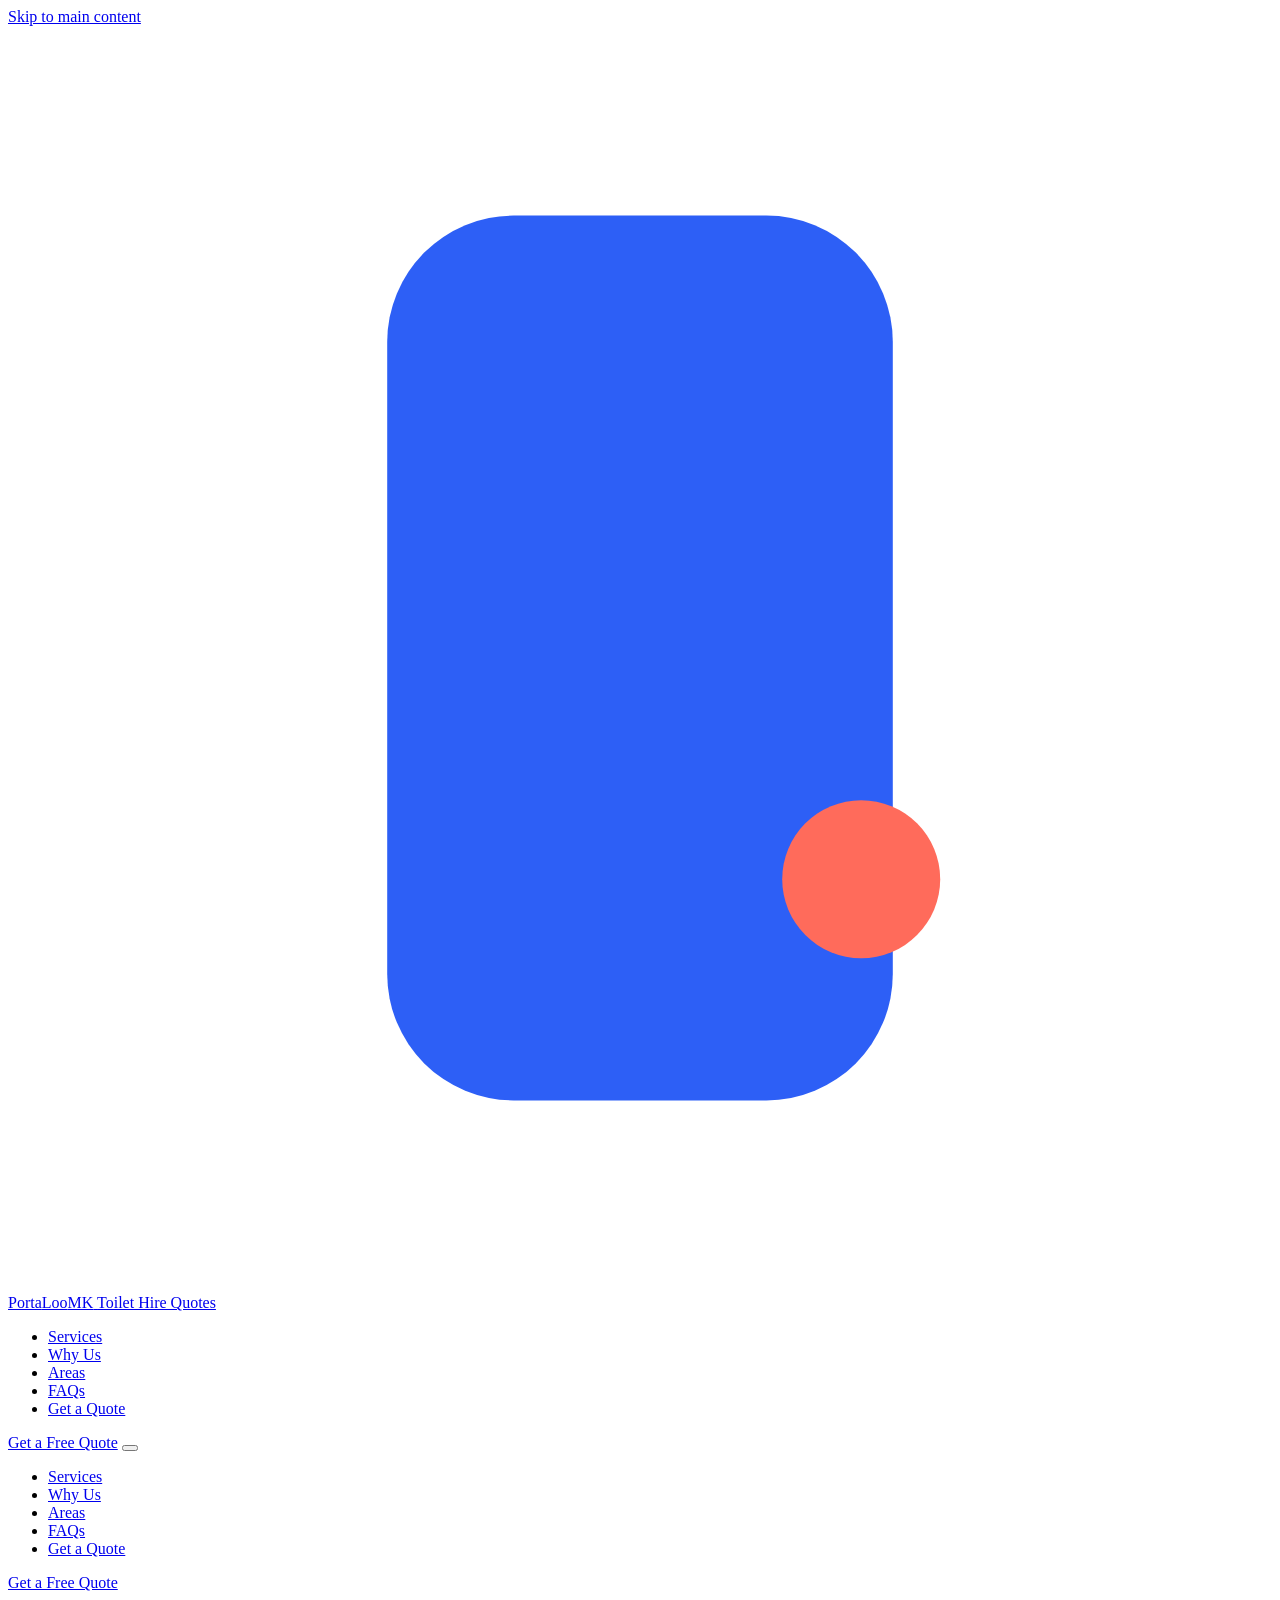
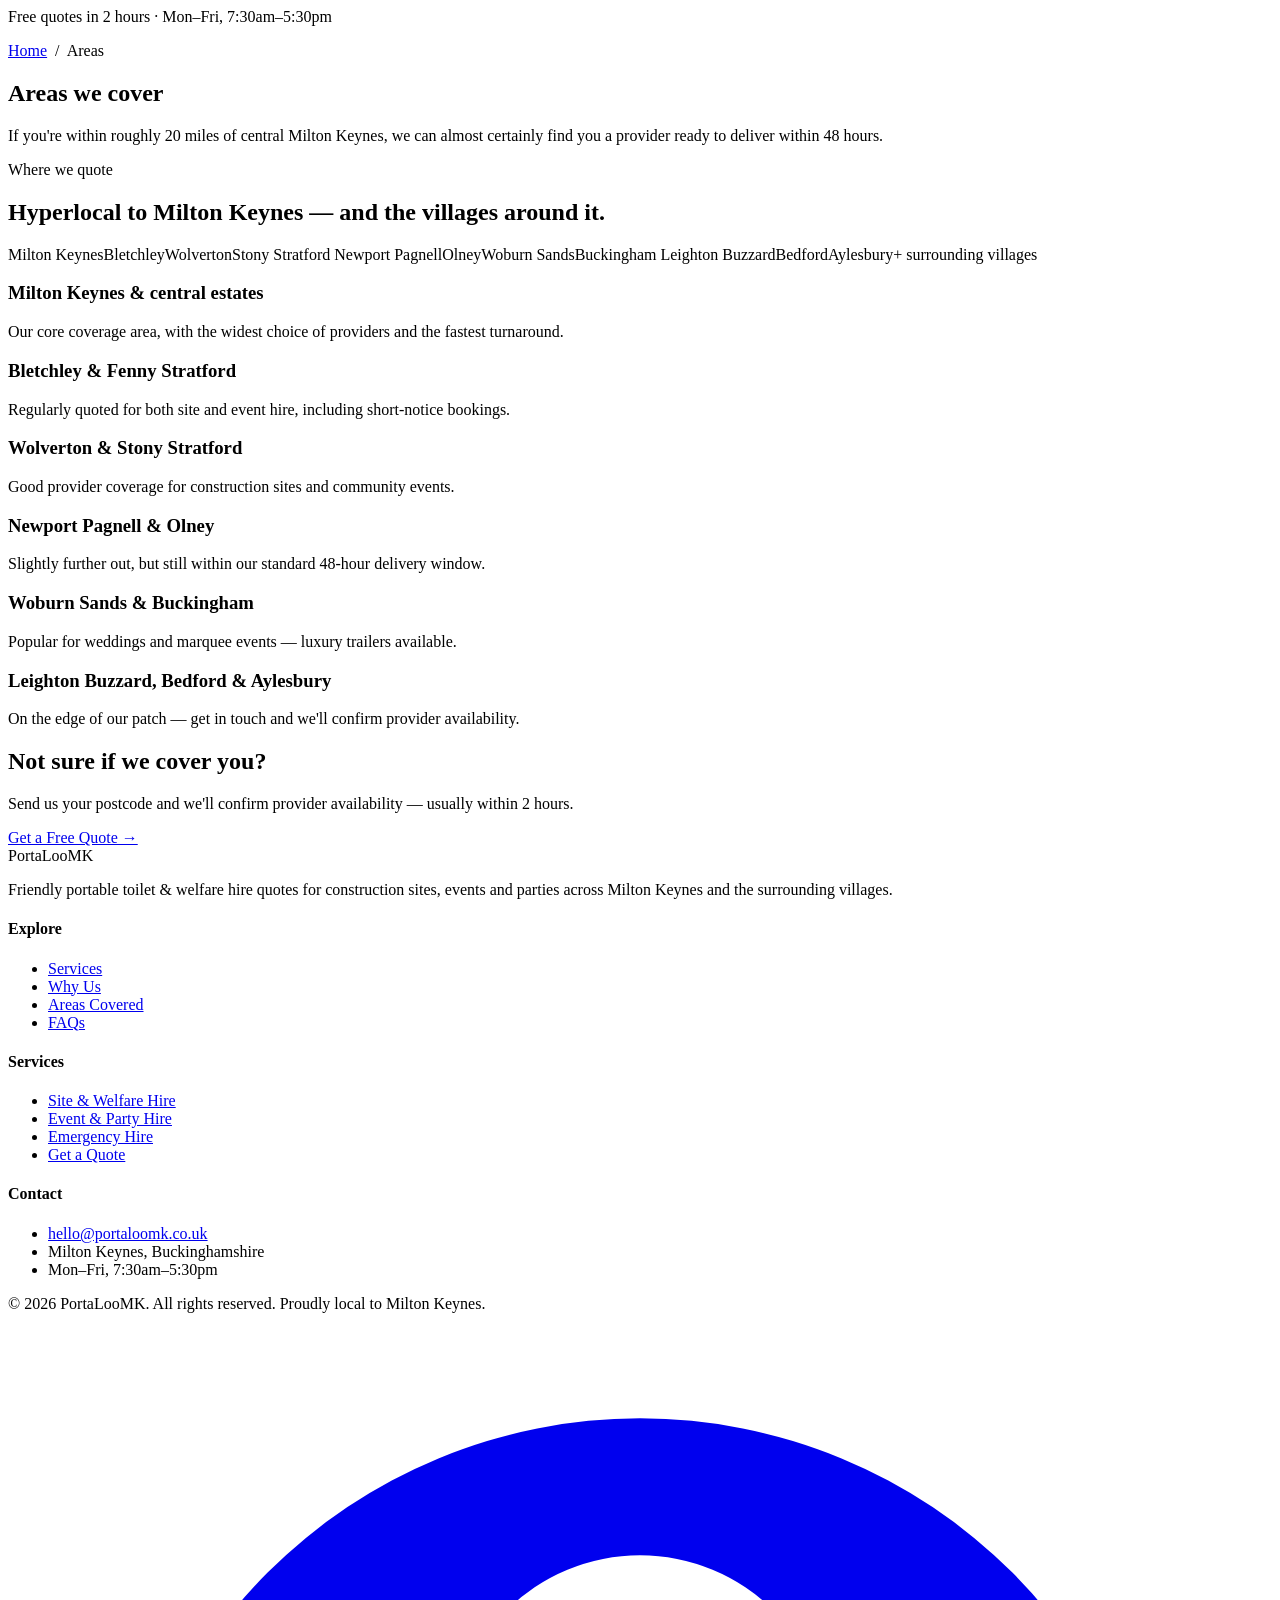
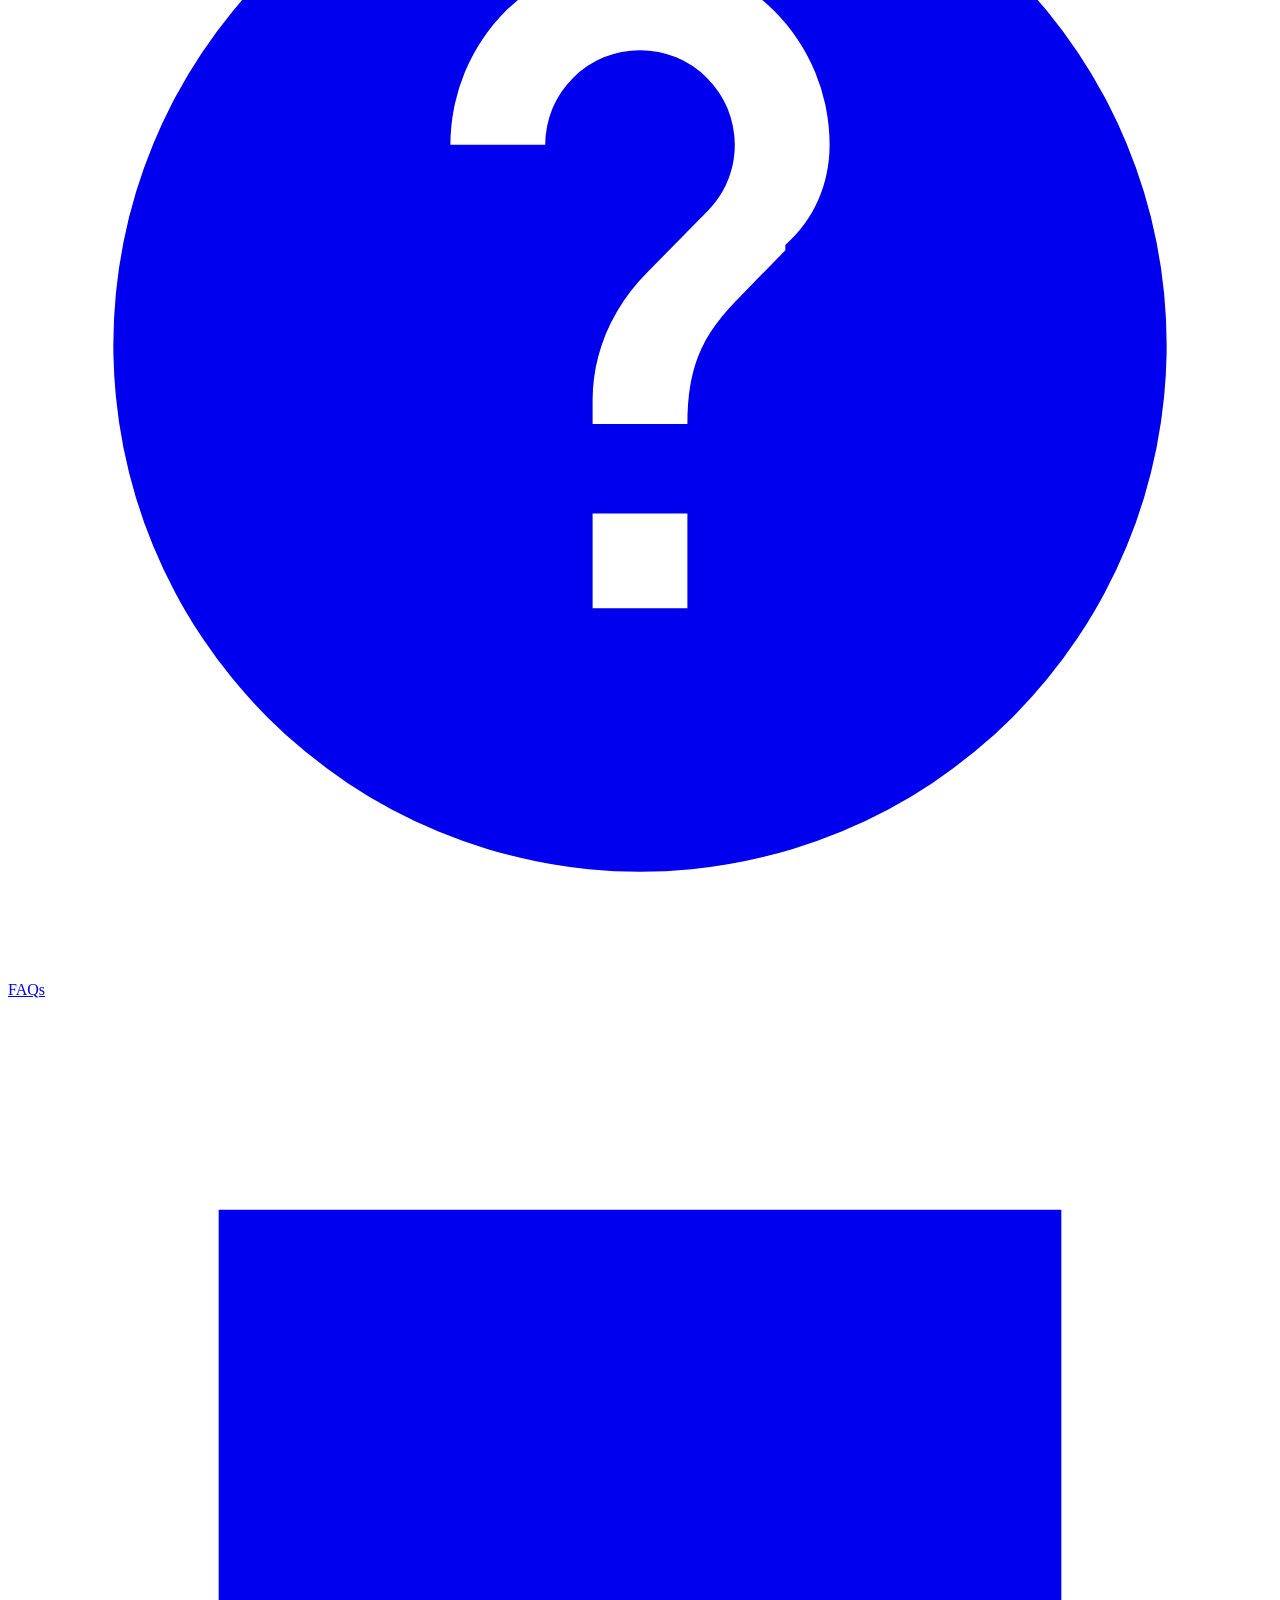
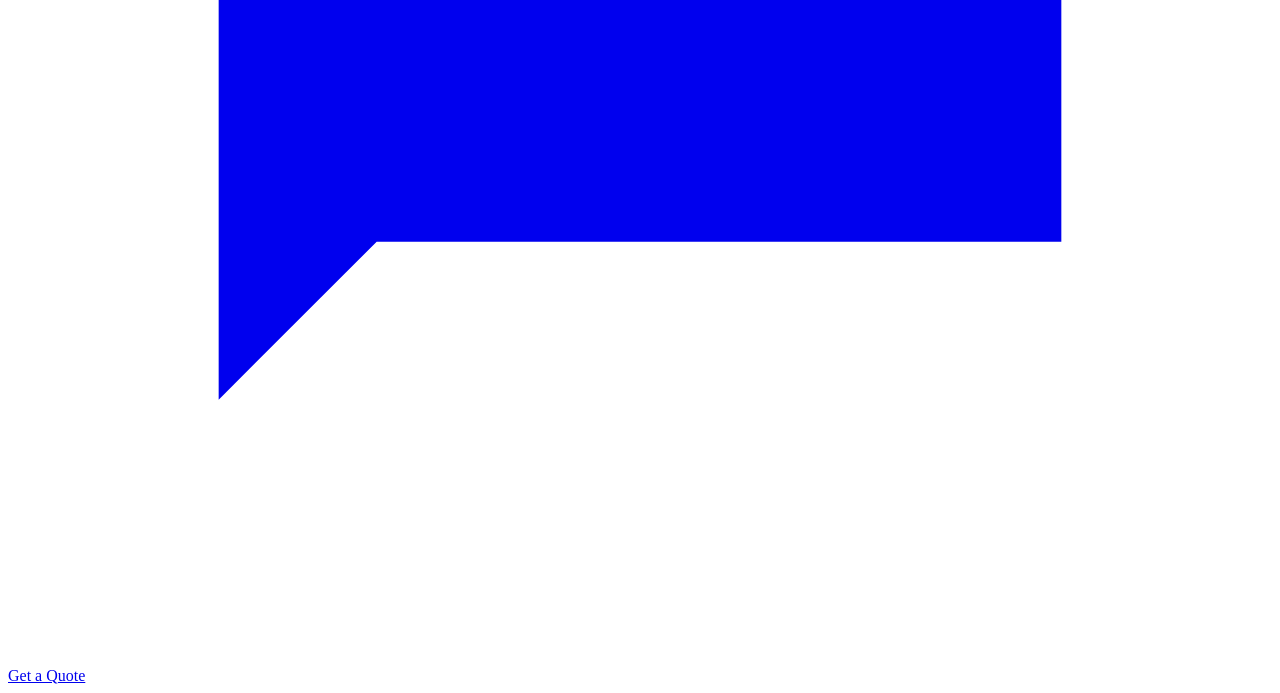
==== areas.html @ 9bcf04d4 "Add files via upload" ====
<!DOCTYPE html>
<html lang="en-GB">
<head>
<meta charset="UTF-8">
<meta name="viewport" content="width=device-width, initial-scale=1.0">
<title>Areas We Cover | PortaLooMK</title>
<meta name="description" content="Portable toilet hire quotes across Milton Keynes, Bletchley, Wolverton, Stony Stratford, Newport Pagnell, Olney, Woburn Sands, Buckingham, Leighton Buzzard, Bedford and Aylesbury.">
<meta name="robots" content="index, follow">
<link rel="preconnect" href="https://fonts.googleapis.com">
<link rel="preconnect" href="https://fonts.gstatic.com" crossorigin>
<link href="https://fonts.googleapis.com/css2?family=Fredoka:wght@500;600;700&family=Inter:wght@400;500;600;700;800&display=swap" rel="stylesheet">
<link rel="stylesheet" href="css/styles.css">
<link rel="icon" href="data:image/svg+xml,%3Csvg xmlns='http://www.w3.org/2000/svg' viewBox='0 0 64 64'%3E%3Crect width='64' height='64' rx='16' fill='%232D5FF6'/%3E%3Crect x='18' y='14' width='28' height='38' rx='6' fill='%23FFFFFF'/%3E%3Ccircle cx='38' cy='38' r='3.5' fill='%23FF6B5B'/%3E%3C/svg%3E">
</head>
<body>
<a class="sr-only" href="#main">Skip to main content</a>
<header>
  <div class="wrap nav-row">
    <a href="index.html" class="brand" aria-label="PortaLooMK home">
      <svg class="brand-mark" viewBox="0 0 40 40" aria-hidden="true">
        <rect x="12" y="6" width="16" height="28" rx="4" fill="#2D5FF6"/>
        <circle cx="27" cy="27" r="2.5" fill="#FF6B5B"/>
      </svg>
      <span>
        <span class="brand-word">Porta<span class="mk">Loo</span>MK</span>
        <span class="brand-sub">Toilet Hire Quotes</span>
      </span>
    </a>

    <nav class="primary-nav" aria-label="Primary">
      <ul>
        <li><a href="services.html">Services</a></li>
        <li><a href="why-us.html">Why Us</a></li>
        <li><a href="areas.html" class="active">Areas</a></li>
        <li><a href="faq.html">FAQs</a></li>
        <li><a href="quote.html">Get a Quote</a></li>
      </ul>
    </nav>

    <a href="quote.html" class="cta-btn-header">Get a Free Quote</a>

    <button class="burger" id="burgerBtn" aria-label="Open menu" aria-expanded="false" aria-controls="mobile-menu">
      <span></span>
    </button>
  </div>

  <div id="mobile-menu">
    <ul>
      <li><a href="services.html">Services</a></li>
      <li><a href="why-us.html">Why Us</a></li>
      <li><a href="areas.html">Areas</a></li>
      <li><a href="faq.html">FAQs</a></li>
      <li><a href="quote.html">Get a Quote</a></li>
    </ul>
    <div class="wrap">
      <a href="quote.html" class="menu-cta">Get a Free Quote</a>
      <p class="menu-note">Free quotes in 2 hours · Mon&ndash;Fri, 7:30am&ndash;5:30pm</p>
    </div>
  </div>
</header>

<main id="main">
  <section class="page-header">
    <div class="dot-motif" aria-hidden="true"></div>
    <div class="wrap">
      <div class="breadcrumb"><a href="index.html">Home</a> &nbsp;/&nbsp; Areas</div>
      <h1>Areas we cover</h1>
      <p>If you're within roughly 20 miles of central Milton Keynes, we can almost certainly find you a provider ready to deliver within 48 hours.</p>
    </div>
  </section>

  <section>
    <div class="wrap">
      <div class="areas-card">
        <span class="kicker">Where we quote</span>
        <h2>Hyperlocal to Milton Keynes &mdash; and the villages around it.</h2>
        <div class="area-chips">
          <span>Milton Keynes</span><span>Bletchley</span><span>Wolverton</span><span>Stony Stratford</span>
          <span>Newport Pagnell</span><span>Olney</span><span>Woburn Sands</span><span>Buckingham</span>
          <span>Leighton Buzzard</span><span>Bedford</span><span>Aylesbury</span><span>+ surrounding villages</span>
        </div>
      </div>

      <div class="area-list">
        <div class="area-list-item"><h3>Milton Keynes &amp; central estates</h3><p>Our core coverage area, with the widest choice of providers and the fastest turnaround.</p></div>
        <div class="area-list-item"><h3>Bletchley &amp; Fenny Stratford</h3><p>Regularly quoted for both site and event hire, including short-notice bookings.</p></div>
        <div class="area-list-item"><h3>Wolverton &amp; Stony Stratford</h3><p>Good provider coverage for construction sites and community events.</p></div>
        <div class="area-list-item"><h3>Newport Pagnell &amp; Olney</h3><p>Slightly further out, but still within our standard 48-hour delivery window.</p></div>
        <div class="area-list-item"><h3>Woburn Sands &amp; Buckingham</h3><p>Popular for weddings and marquee events &mdash; luxury trailers available.</p></div>
        <div class="area-list-item"><h3>Leighton Buzzard, Bedford &amp; Aylesbury</h3><p>On the edge of our patch &mdash; get in touch and we'll confirm provider availability.</p></div>
      </div>
    </div>
  </section>

  <section>
    <div class="wrap">
      <div class="cta-banner">
        <h2>Not sure if we cover you?</h2>
        <p>Send us your postcode and we'll confirm provider availability &mdash; usually within 2 hours.</p>
        <a href="quote.html" class="btn btn-primary">Get a Free Quote &rarr;</a>
      </div>
    </div>
  </section>
</main>
<footer>
  <div class="wrap">
    <div class="footer-grid">
      <div class="footer-brand">
        <span class="brand-word">PortaLooMK</span>
        <p>Friendly portable toilet &amp; welfare hire quotes for construction sites, events and parties across Milton Keynes and the surrounding villages.</p>
      </div>
      <div>
        <h4>Explore</h4>
        <ul>
          <li><a href="services.html">Services</a></li>
          <li><a href="why-us.html">Why Us</a></li>
          <li><a href="areas.html">Areas Covered</a></li>
          <li><a href="faq.html">FAQs</a></li>
        </ul>
      </div>
      <div>
        <h4>Services</h4>
        <ul>
          <li><a href="services.html">Site &amp; Welfare Hire</a></li>
          <li><a href="services.html">Event &amp; Party Hire</a></li>
          <li><a href="services.html">Emergency Hire</a></li>
          <li><a href="quote.html">Get a Quote</a></li>
        </ul>
      </div>
      <div>
        <h4>Contact</h4>
        <ul>
          <li><a href="mailto:hello@portaloomk.co.uk">hello@portaloomk.co.uk</a></li>
          <li>Milton Keynes, Buckinghamshire</li>
          <li>Mon&ndash;Fri, 7:30am&ndash;5:30pm</li>
        </ul>
      </div>
    </div>
    <div class="footer-bottom">
      <span>&copy; <span id="year"></span> PortaLooMK. All rights reserved.</span>
      <span>Proudly local to Milton Keynes.</span>
    </div>
  </div>
</footer>

<div class="sticky-cta">
  <a href="faq.html"><svg viewBox="0 0 24 24" fill="currentColor" aria-hidden="true"><path d="M12 2a10 10 0 1 0 0 20 10 10 0 0 0 0-20zm.9 15h-1.8v-1.8h1.8V17zm1.86-6.8-0.81.83c-.65.66-1.05 1.2-1.05 2.47h-1.8v-.45c0-.94.4-1.79 1.05-2.44l1.12-1.14c.33-.32.53-.77.53-1.27a1.8 1.8 0 0 0-3.6 0h-1.8a3.6 3.6 0 1 1 7.2 0c0 .75-.3 1.43-.84 1.9z"/></svg> FAQs</a>
  <a href="quote.html"><svg viewBox="0 0 24 24" fill="currentColor" aria-hidden="true"><path d="M4 4h16v12H7l-3 3z"/></svg> Get a Quote</a>
</div>

<script>
  document.getElementById('year').textContent = new Date().getFullYear();

  const burger = document.getElementById('burgerBtn');
  const menu = document.getElementById('mobile-menu');

  function closeMenu(){
    menu.classList.remove('open');
    burger.setAttribute('aria-expanded','false');
    burger.setAttribute('aria-label','Open menu');
  }
  function openMenu(){
    menu.classList.add('open');
    burger.setAttribute('aria-expanded','true');
    burger.setAttribute('aria-label','Close menu');
  }

  burger.addEventListener('click', () => {
    const isOpen = menu.classList.contains('open');
    isOpen ? closeMenu() : openMenu();
  });

  menu.querySelectorAll('a').forEach(a => a.addEventListener('click', closeMenu));

  document.addEventListener('keydown', (e) => {
    if (e.key === 'Escape') closeMenu();
  });
</script>
</body>
</html>
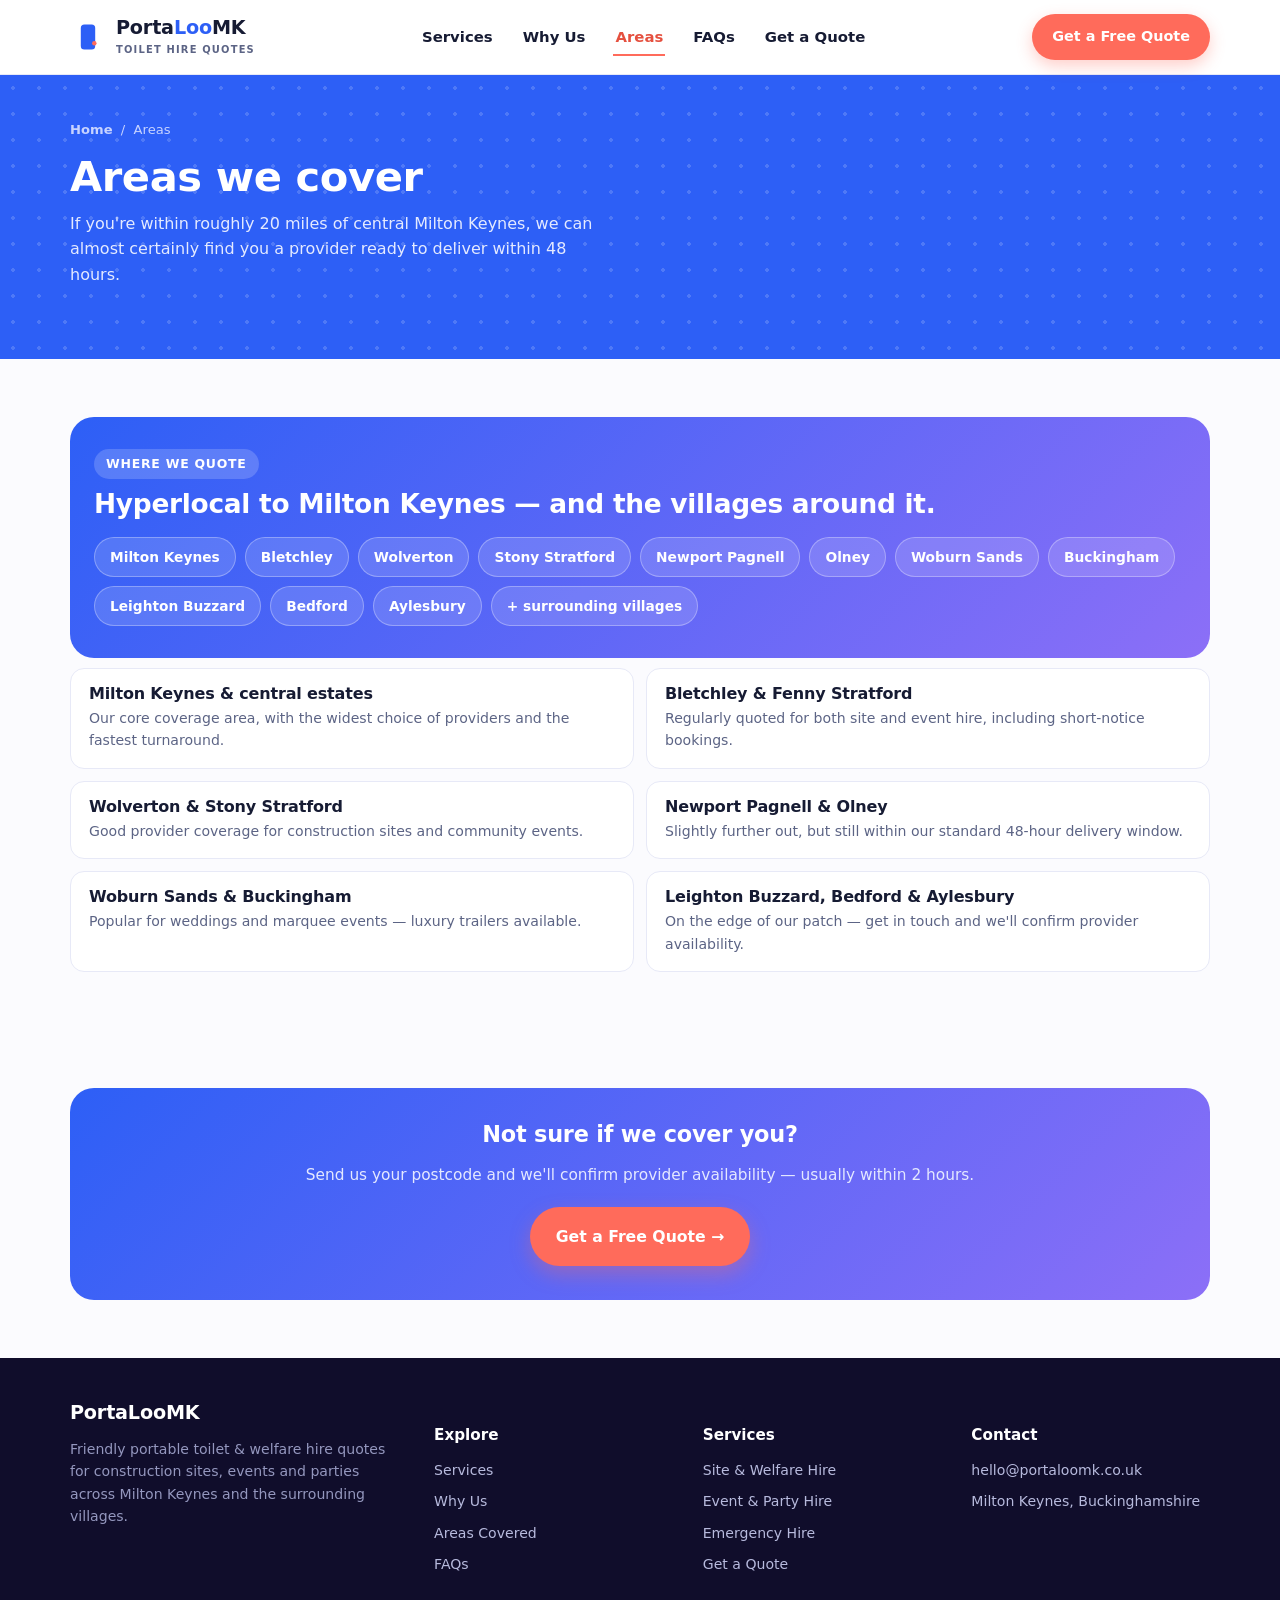
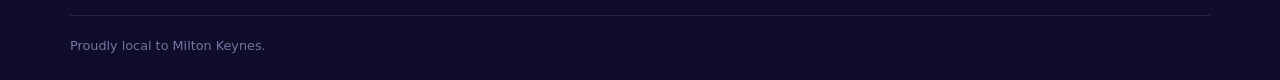
==== commit 90dbac3f: "Update areas.html" ====
--- a/areas.html
+++ b/areas.html
@@ -132,12 +132,10 @@
         <ul>
           <li><a href="mailto:hello@portaloomk.co.uk">hello@portaloomk.co.uk</a></li>
           <li>Milton Keynes, Buckinghamshire</li>
-          <li>Mon&ndash;Fri, 7:30am&ndash;5:30pm</li>
         </ul>
       </div>
     </div>
     <div class="footer-bottom">
-      <span>&copy; <span id="year"></span> PortaLooMK. All rights reserved.</span>
       <span>Proudly local to Milton Keynes.</span>
     </div>
   </div>
--- a/css/styles.css
+++ b/css/styles.css
@@ -0,0 +1,269 @@
+:root{
+  --primary:#2D5FF6;
+  --primary-dark:#1E3FAE;
+  --primary-light:#EAF0FF;
+  --coral:#FF6B5B;
+  --coral-deep:#E5503F;
+  --sunny:#FFC93C;
+  --mint:#17C3B2;
+  --violet:#8C6FF7;
+  --ink:#161B33;
+  --slate:#5C6485;
+  --paper:#FBFBFE;
+  --cloud:#F2F4FF;
+  --line:#E7E9F7;
+  --max:1180px;
+  --radius:20px;
+}
+*{box-sizing:border-box;}
+html{scroll-behavior:smooth;}
+body{
+  margin:0;
+  background:var(--paper);
+  color:var(--ink);
+  font-family:'Inter',system-ui,sans-serif;
+  font-size:16px;
+  line-height:1.6;
+  -webkit-font-smoothing:antialiased;
+  padding-bottom:60px;
+}
+h1,h2,h3,.brand-word{
+  font-family:'Fredoka',system-ui,sans-serif;
+  letter-spacing:-0.01em;
+  line-height:1.12;
+  margin:0;
+  font-weight:600;
+}
+a{color:inherit;}
+img,svg{display:block;max-width:100%;}
+.wrap{max-width:var(--max);margin:0 auto;padding:0 20px;}
+button{font-family:inherit;cursor:pointer;}
+input,select,textarea,button{font-family:'Inter',system-ui,sans-serif;}
+:focus-visible{outline:3px solid var(--sunny);outline-offset:2px;}
+
+.dot-motif{
+  position:absolute;inset:0;
+  background-image:radial-gradient(rgba(255,255,255,0.16) 2px, transparent 2px);
+  background-size:26px 26px;
+  pointer-events:none;
+}
+.blob{position:absolute;pointer-events:none;z-index:1;}
+
+/* Header */
+header{position:sticky;top:0;z-index:100;background:#fff;border-bottom:1px solid var(--line);}
+.nav-row{display:flex;align-items:center;justify-content:space-between;height:74px;}
+.brand{display:flex;align-items:center;gap:10px;text-decoration:none;color:var(--ink);}
+.brand-mark{width:36px;height:36px;flex-shrink:0;}
+.brand-word{font-size:1.2rem;font-weight:700;color:var(--ink);font-family:'Fredoka',system-ui,sans-serif;}
+.brand-word span.mk{color:var(--primary);}
+.brand-sub{display:block;font-family:'Inter',system-ui,sans-serif;font-size:0.62rem;letter-spacing:.12em;text-transform:uppercase;color:var(--slate);font-weight:700;margin-top:1px;}
+
+nav.primary-nav{display:none;}
+nav.primary-nav ul{list-style:none;display:flex;gap:26px;margin:0;padding:0;}
+nav.primary-nav a{color:var(--ink);text-decoration:none;font-weight:600;font-size:0.93rem;padding:8px 2px;border-bottom:2px solid transparent;}
+nav.primary-nav a:hover,nav.primary-nav a.active{border-bottom-color:var(--coral);color:var(--coral-deep);}
+
+.cta-btn-header{display:none;background:var(--coral);color:#fff;padding:11px 20px;border-radius:100px;font-weight:700;font-size:0.9rem;text-decoration:none;white-space:nowrap;border:none;box-shadow:0 6px 16px rgba(255,107,91,.32);}
+.cta-btn-header:hover{background:var(--coral-deep);}
+
+.burger{background:var(--cloud);border:none;border-radius:12px;width:46px;height:46px;display:flex;align-items:center;justify-content:center;}
+.burger span,.burger::before,.burger::after{content:'';display:block;width:20px;height:2.5px;border-radius:2px;background:var(--primary);position:relative;transition:.25s;}
+.burger::before{content:'';position:absolute;transform:translateY(-6px);width:20px;height:2.5px;border-radius:2px;background:var(--primary);}
+.burger::after{content:'';position:absolute;transform:translateY(6px);width:20px;height:2.5px;border-radius:2px;background:var(--primary);}
+.burger[aria-expanded="true"] span{background:transparent;}
+.burger[aria-expanded="true"]::before{transform:rotate(45deg);background:var(--coral);}
+.burger[aria-expanded="true"]::after{transform:rotate(-45deg);background:var(--coral);}
+
+#mobile-menu{position:fixed;inset:74px 0 0 0;background:#fff;transform:translateX(100%);transition:transform .3s ease;z-index:99;overflow-y:auto;}
+#mobile-menu.open{transform:translateX(0);}
+#mobile-menu ul{list-style:none;margin:0;padding:10px 20px 28px;}
+#mobile-menu li{border-bottom:1px solid var(--line);}
+#mobile-menu a{display:block;padding:18px 4px;color:var(--ink);text-decoration:none;font-family:'Fredoka',system-ui,sans-serif;font-size:1.2rem;font-weight:600;}
+#mobile-menu .menu-cta{margin-top:20px;display:block;text-align:center;background:var(--coral);color:#fff;padding:16px;border-radius:100px;font-weight:700;text-decoration:none;font-family:'Inter',system-ui,sans-serif;}
+#mobile-menu .menu-note{color:var(--slate);font-size:.85rem;margin-top:14px;text-align:center;font-family:'Inter',system-ui,sans-serif;}
+
+/* Hero */
+.hero{position:relative;overflow:hidden;background:var(--primary);color:#fff;padding:52px 0 76px;}
+.hero .wrap{position:relative;z-index:3;}
+.eyebrow{display:inline-flex;align-items:center;gap:8px;background:rgba(255,255,255,.16);border:1px solid rgba(255,255,255,.3);color:#fff;font-weight:700;font-size:.78rem;letter-spacing:.04em;padding:7px 14px;border-radius:100px;margin-bottom:20px;font-family:'Inter',system-ui,sans-serif;}
+.eyebrow .pulse-dot{width:8px;height:8px;border-radius:50%;background:var(--sunny);display:inline-block;position:relative;flex-shrink:0;}
+.eyebrow .pulse-dot::before{content:'';position:absolute;inset:-5px;border-radius:50%;background:var(--sunny);opacity:.55;animation:pulseDot 1.8s ease-out infinite;}
+@keyframes pulseDot{0%{transform:scale(0.6);opacity:.6;}70%{transform:scale(2.2);opacity:0;}100%{transform:scale(2.2);opacity:0;}}
+.hero h1{font-size:2.15rem;color:#fff;margin-bottom:16px;}
+.hero h1 em{font-style:normal;color:var(--sunny);}
+.hero p.lead{font-size:1.05rem;color:#E4EAFF;max-width:46ch;margin-bottom:26px;}
+.hero-ctas{display:flex;flex-direction:column;gap:12px;margin-bottom:30px;}
+.btn{display:inline-flex;align-items:center;justify-content:center;gap:8px;padding:15px 24px;border-radius:100px;font-weight:700;font-size:.98rem;text-decoration:none;border:2px solid transparent;font-family:'Inter',system-ui,sans-serif;}
+.btn-primary{background:var(--coral);color:#fff;box-shadow:0 8px 20px rgba(255,107,91,.35);}
+.btn-primary:hover{background:var(--coral-deep);}
+.btn-ghost{background:rgba(255,255,255,.08);color:#fff;border-color:rgba(255,255,255,.4);}
+.btn-ghost:hover{border-color:#fff;background:rgba(255,255,255,.16);}
+.hero-trust{display:flex;flex-wrap:wrap;gap:10px 22px;color:#DCE4FF;font-size:.85rem;margin:0;padding:0;}
+.hero-trust li{list-style:none;display:flex;align-items:center;gap:7px;}
+.hero-trust .chk{width:19px;height:19px;border-radius:50%;background:var(--sunny);display:flex;align-items:center;justify-content:center;flex-shrink:0;}
+.hero-trust .chk svg{width:11px;height:11px;color:var(--primary-dark);}
+
+/* Page header banner (non-home pages) */
+.page-header{position:relative;overflow:hidden;background:var(--primary);color:#fff;padding:44px 0 56px;}
+.page-header .wrap{position:relative;z-index:3;}
+.page-header h1{font-size:2rem;color:#fff;}
+.page-header p{color:#E4EAFF;margin-top:10px;font-size:1rem;max-width:52ch;}
+.breadcrumb{font-size:.82rem;color:#C7D3FF;margin-bottom:14px;}
+.breadcrumb a{text-decoration:none;color:#C7D3FF;font-weight:600;}
+.breadcrumb a:hover{color:#fff;}
+
+section{padding:58px 0;}
+.section-head{max-width:60ch;margin-bottom:34px;}
+.kicker{display:inline-block;color:var(--coral-deep);font-weight:700;font-size:.78rem;letter-spacing:.06em;text-transform:uppercase;margin-bottom:10px;background:#FFF1EE;padding:5px 12px;border-radius:100px;font-family:'Inter',system-ui,sans-serif;}
+h2{font-size:1.65rem;color:var(--ink);}
+.section-head p{color:var(--slate);margin-top:12px;font-size:1rem;}
+
+/* Services */
+.service-grid{display:grid;grid-template-columns:1fr;gap:18px;}
+.service-card{background:#fff;border:1px solid var(--line);border-radius:var(--radius);padding:26px 22px;position:relative;overflow:hidden;box-shadow:0 4px 18px rgba(20,25,60,.04);}
+.service-card .icon{width:50px;height:50px;border-radius:14px;display:flex;align-items:center;justify-content:center;margin-bottom:16px;}
+.service-card:nth-child(1) .icon{background:var(--primary-light);}
+.service-card:nth-child(1) .icon svg{color:var(--primary);}
+.service-card:nth-child(2) .icon{background:#FFF1EE;}
+.service-card:nth-child(2) .icon svg{color:var(--coral);}
+.service-card:nth-child(3) .icon{background:#FFF8E4;}
+.service-card:nth-child(3) .icon svg{color:#D89B00;}
+.service-card .icon svg{width:26px;height:26px;}
+.service-card h3{font-size:1.12rem;color:var(--ink);margin-bottom:8px;}
+.service-card p{color:var(--slate);font-size:.94rem;margin:0 0 14px;}
+.service-card ul{margin:0;padding:0;list-style:none;font-size:.88rem;color:var(--ink);}
+.service-card li{padding:4px 0 4px 22px;position:relative;}
+.service-card li::before{content:'✓';position:absolute;left:0;color:var(--mint);font-weight:700;}
+.service-card .learn-more{display:inline-block;margin-top:14px;font-size:.88rem;font-weight:700;color:var(--primary);text-decoration:none;}
+.service-card .learn-more:hover{color:var(--primary-dark);}
+
+/* Why us */
+.why-strip{background:var(--cloud);position:relative;overflow:hidden;}
+.why-grid{display:grid;grid-template-columns:1fr;gap:16px;position:relative;z-index:2;}
+.why-item{display:flex;gap:14px;align-items:flex-start;background:#fff;border-radius:16px;padding:20px;border:1px solid var(--line);}
+.why-item .num{font-family:'Fredoka',system-ui,sans-serif;font-weight:600;font-size:1.3rem;color:#fff;min-width:40px;height:40px;border-radius:12px;display:flex;align-items:center;justify-content:center;flex-shrink:0;}
+.why-item:nth-child(1) .num{background:var(--primary);}
+.why-item:nth-child(2) .num{background:var(--coral);}
+.why-item:nth-child(3) .num{background:var(--mint);}
+.why-item:nth-child(4) .num{background:var(--violet);}
+.why-item h3{color:var(--ink);font-size:1.02rem;margin-bottom:5px;}
+.why-item p{color:var(--slate);font-size:.9rem;margin:0;}
+
+/* Process */
+.process{display:grid;grid-template-columns:1fr;gap:0;}
+.step{display:flex;gap:16px;padding:20px 0;border-bottom:1px dashed var(--line);}
+.step:last-child{border-bottom:none;}
+.step .step-num{font-family:'Fredoka',system-ui,sans-serif;font-weight:600;color:#fff;width:40px;height:40px;border-radius:50%;display:flex;align-items:center;justify-content:center;flex-shrink:0;font-size:1.05rem;}
+.step:nth-child(1) .step-num{background:var(--primary);}
+.step:nth-child(2) .step-num{background:var(--coral);}
+.step:nth-child(3) .step-num{background:var(--mint);}
+.step:nth-child(4) .step-num{background:var(--violet);}
+.step h3{font-size:1.02rem;color:var(--ink);margin-bottom:4px;}
+.step p{margin:0;color:var(--slate);font-size:.92rem;}
+
+/* Areas */
+.areas-card{background:linear-gradient(135deg,var(--primary),var(--violet));border-radius:24px;padding:32px 24px;color:#fff;position:relative;overflow:hidden;}
+.areas-card .kicker{background:rgba(255,255,255,.18);color:#fff;}
+.areas-card h2{color:#fff;}
+.areas-card p{color:#E4E8FF !important;}
+.area-chips{display:flex;flex-wrap:wrap;gap:9px;margin-top:18px;position:relative;z-index:2;}
+.area-chips span{background:rgba(255,255,255,.14);border:1px solid rgba(255,255,255,.3);color:#fff;font-size:.86rem;font-weight:600;padding:8px 15px;border-radius:100px;font-family:'Inter',system-ui,sans-serif;}
+.area-list{display:grid;grid-template-columns:1fr;gap:12px;margin-top:10px;}
+.area-list-item{background:#fff;border:1px solid var(--line);border-radius:14px;padding:16px 18px;}
+.area-list-item h3{font-size:1rem;color:var(--ink);margin-bottom:4px;}
+.area-list-item p{margin:0;color:var(--slate);font-size:.88rem;}
+
+/* Testimonials */
+.testi-grid{display:grid;grid-template-columns:1fr;gap:16px;}
+.testi{background:#fff;border:1px solid var(--line);border-radius:var(--radius);padding:22px;box-shadow:0 4px 18px rgba(20,25,60,.04);}
+.stars{color:var(--sunny);font-size:1rem;margin-bottom:10px;letter-spacing:2px;}
+.testi p{font-size:.95rem;color:var(--ink);margin:0 0 16px;}
+.testi-foot{display:flex;align-items:center;gap:10px;}
+.avatar{width:38px;height:38px;border-radius:50%;display:flex;align-items:center;justify-content:center;color:#fff;font-family:'Fredoka',system-ui,sans-serif;font-weight:600;font-size:.9rem;flex-shrink:0;}
+.testi:nth-child(1) .avatar{background:var(--primary);}
+.testi:nth-child(2) .avatar{background:var(--coral);}
+.testi:nth-child(3) .avatar{background:var(--mint);}
+.testi cite{font-style:normal;font-weight:700;color:var(--ink);font-size:.88rem;display:block;font-family:'Inter',system-ui,sans-serif;}
+.testi .role{color:var(--slate);font-size:.8rem;}
+
+/* FAQ */
+.faq-item{border-bottom:1px solid var(--line);}
+.faq-item summary{padding:18px 4px;font-weight:700;color:var(--ink);cursor:pointer;display:flex;justify-content:space-between;align-items:center;gap:12px;font-size:.98rem;list-style:none;font-family:'Inter',system-ui,sans-serif;}
+.faq-item summary::-webkit-details-marker{display:none;}
+.faq-item summary::after{content:'+';font-size:1.2rem;color:#fff;flex-shrink:0;font-weight:700;background:var(--coral);width:26px;height:26px;border-radius:50%;display:flex;align-items:center;justify-content:center;}
+.faq-item[open] summary::after{content:'–';background:var(--primary);}
+.faq-item p{margin:0 0 18px;color:var(--slate);font-size:.92rem;padding-right:26px;}
+
+/* Quote form */
+.quote-section{background:var(--ink);position:relative;overflow:hidden;color:#fff;}
+.quote-inner{position:relative;z-index:2;display:grid;grid-template-columns:1fr;gap:34px;}
+.quote-copy h2{color:#fff;}
+.quote-copy .kicker{background:rgba(255,255,255,.12);color:var(--sunny);}
+.quote-copy p{color:#C6CBE6;margin-top:12px;font-size:.98rem;max-width:44ch;}
+.quote-copy .contact-cta{margin-top:22px;display:flex;flex-direction:column;gap:6px;}
+.quote-copy .contact-cta span{color:#C6CBE6;font-size:.9rem;font-family:'Inter',system-ui,sans-serif;}
+.quote-copy .contact-cta a{font-family:'Fredoka',system-ui,sans-serif;font-size:1.15rem;font-weight:600;color:var(--sunny);text-decoration:none;}
+.quote-form{background:#fff;border-radius:24px;padding:26px 22px;color:var(--ink);}
+.quote-form h3{color:var(--ink);font-size:1.15rem;margin-bottom:4px;}
+.quote-form .form-sub{color:var(--slate);font-size:.85rem;margin-bottom:18px;font-family:'Inter',system-ui,sans-serif;}
+.form-row{display:grid;grid-template-columns:1fr;gap:14px;margin-bottom:14px;}
+label{display:block;font-size:.82rem;font-weight:700;color:var(--ink);margin-bottom:6px;font-family:'Inter',system-ui,sans-serif;}
+input,select,textarea{width:100%;padding:12px 14px;border:1.5px solid var(--line);border-radius:12px;font-size:.95rem;background:var(--cloud);color:var(--ink);}
+input:focus,select:focus,textarea:focus{border-color:var(--primary);outline:none;}
+textarea{resize:vertical;min-height:80px;}
+.quote-form .btn-primary{width:100%;margin-top:4px;}
+.form-note{font-size:.76rem;color:var(--slate);margin-top:12px;text-align:center;font-family:'Inter',system-ui,sans-serif;}
+
+/* CTA banner (used on inner pages) */
+.cta-banner{background:linear-gradient(135deg,var(--primary),var(--violet));border-radius:24px;padding:34px 26px;color:#fff;text-align:center;}
+.cta-banner h2{color:#fff;font-size:1.4rem;margin-bottom:10px;}
+.cta-banner p{color:#E4E8FF;margin-bottom:20px;font-size:.96rem;}
+
+/* Footer */
+footer{background:#100D2B;color:#B7BADD;padding:44px 0 24px;font-size:.88rem;}
+.footer-grid{display:grid;grid-template-columns:1fr;gap:30px;margin-bottom:30px;}
+.footer-brand .brand-word{color:#fff;}
+.footer-brand p{color:#9497BE;margin-top:12px;font-size:.88rem;max-width:36ch;font-family:'Inter',system-ui,sans-serif;}
+footer h4{color:#fff;font-family:'Fredoka',system-ui,sans-serif;font-weight:600;font-size:.95rem;margin-bottom:12px;}
+footer ul{list-style:none;margin:0;padding:0;}
+footer li{margin-bottom:9px;}
+footer a{color:#B7BADD;text-decoration:none;}
+footer a:hover{color:var(--sunny);}
+.footer-bottom{border-top:1px solid rgba(255,255,255,.1);padding-top:20px;display:flex;flex-direction:column;gap:8px;color:#7275A0;font-size:.8rem;font-family:'Inter',system-ui,sans-serif;}
+
+.sr-only{position:absolute;width:1px;height:1px;padding:0;margin:-1px;overflow:hidden;clip:rect(0,0,0,0);white-space:nowrap;border:0;}
+
+/* Sticky mobile CTA bar */
+.sticky-cta{position:fixed;bottom:0;left:0;right:0;z-index:90;background:#fff;display:flex;border-top:1px solid var(--line);box-shadow:0 -6px 20px rgba(20,25,60,.08);}
+.sticky-cta a{flex:1;text-align:center;padding:14px 8px;font-weight:700;text-decoration:none;font-size:.92rem;display:flex;align-items:center;justify-content:center;gap:7px;font-family:'Inter',system-ui,sans-serif;}
+.sticky-cta a:first-child{color:var(--primary);border-right:1px solid var(--line);}
+.sticky-cta a:last-child{background:var(--coral);color:#fff;}
+.sticky-cta svg{width:17px;height:17px;}
+
+@media (prefers-reduced-motion: reduce){
+  html{scroll-behavior:auto;}
+  *{transition:none !important;}
+  .eyebrow .pulse-dot::before{animation:none;opacity:0;}
+}
+
+@media (min-width:860px){
+  body{padding-bottom:0;}
+  .sticky-cta{display:none;}
+  nav.primary-nav{display:block;}
+  .cta-btn-header{display:inline-flex;}
+  .burger{display:none;}
+  #mobile-menu{display:none;}
+  .hero h1{font-size:3.1rem;}
+  .hero p.lead{font-size:1.15rem;}
+  .hero-ctas{flex-direction:row;}
+  .hero .wrap{max-width:660px;}
+  .page-header h1{font-size:2.6rem;}
+  .service-grid{grid-template-columns:repeat(3,1fr);}
+  .why-grid{grid-template-columns:repeat(2,1fr);}
+  .testi-grid{grid-template-columns:repeat(3,1fr);}
+  .area-list{grid-template-columns:repeat(2,1fr);}
+  .quote-inner{grid-template-columns:1fr 1fr;align-items:center;}
+  .footer-grid{grid-template-columns:1.4fr 1fr 1fr 1fr;}
+  .footer-bottom{flex-direction:row;justify-content:space-between;}
+  .form-row.two{grid-template-columns:1fr 1fr;}
+}
